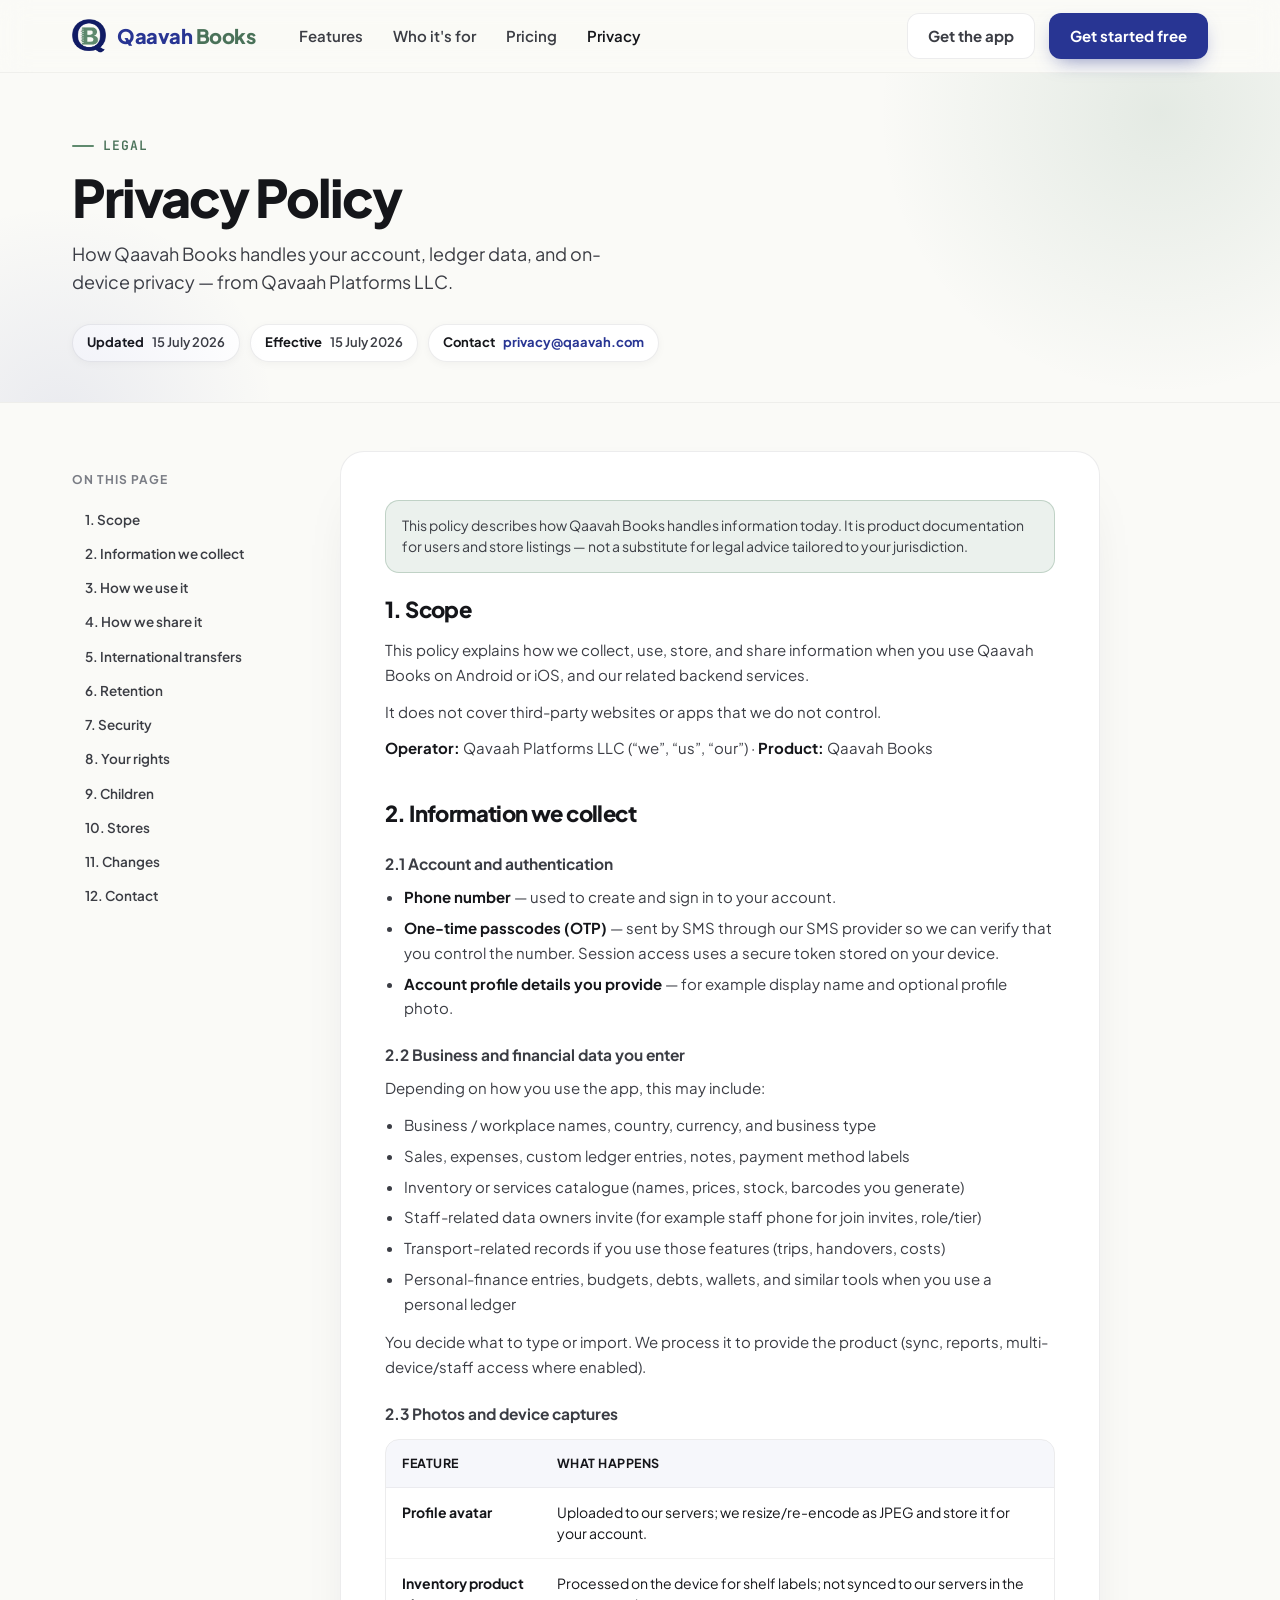
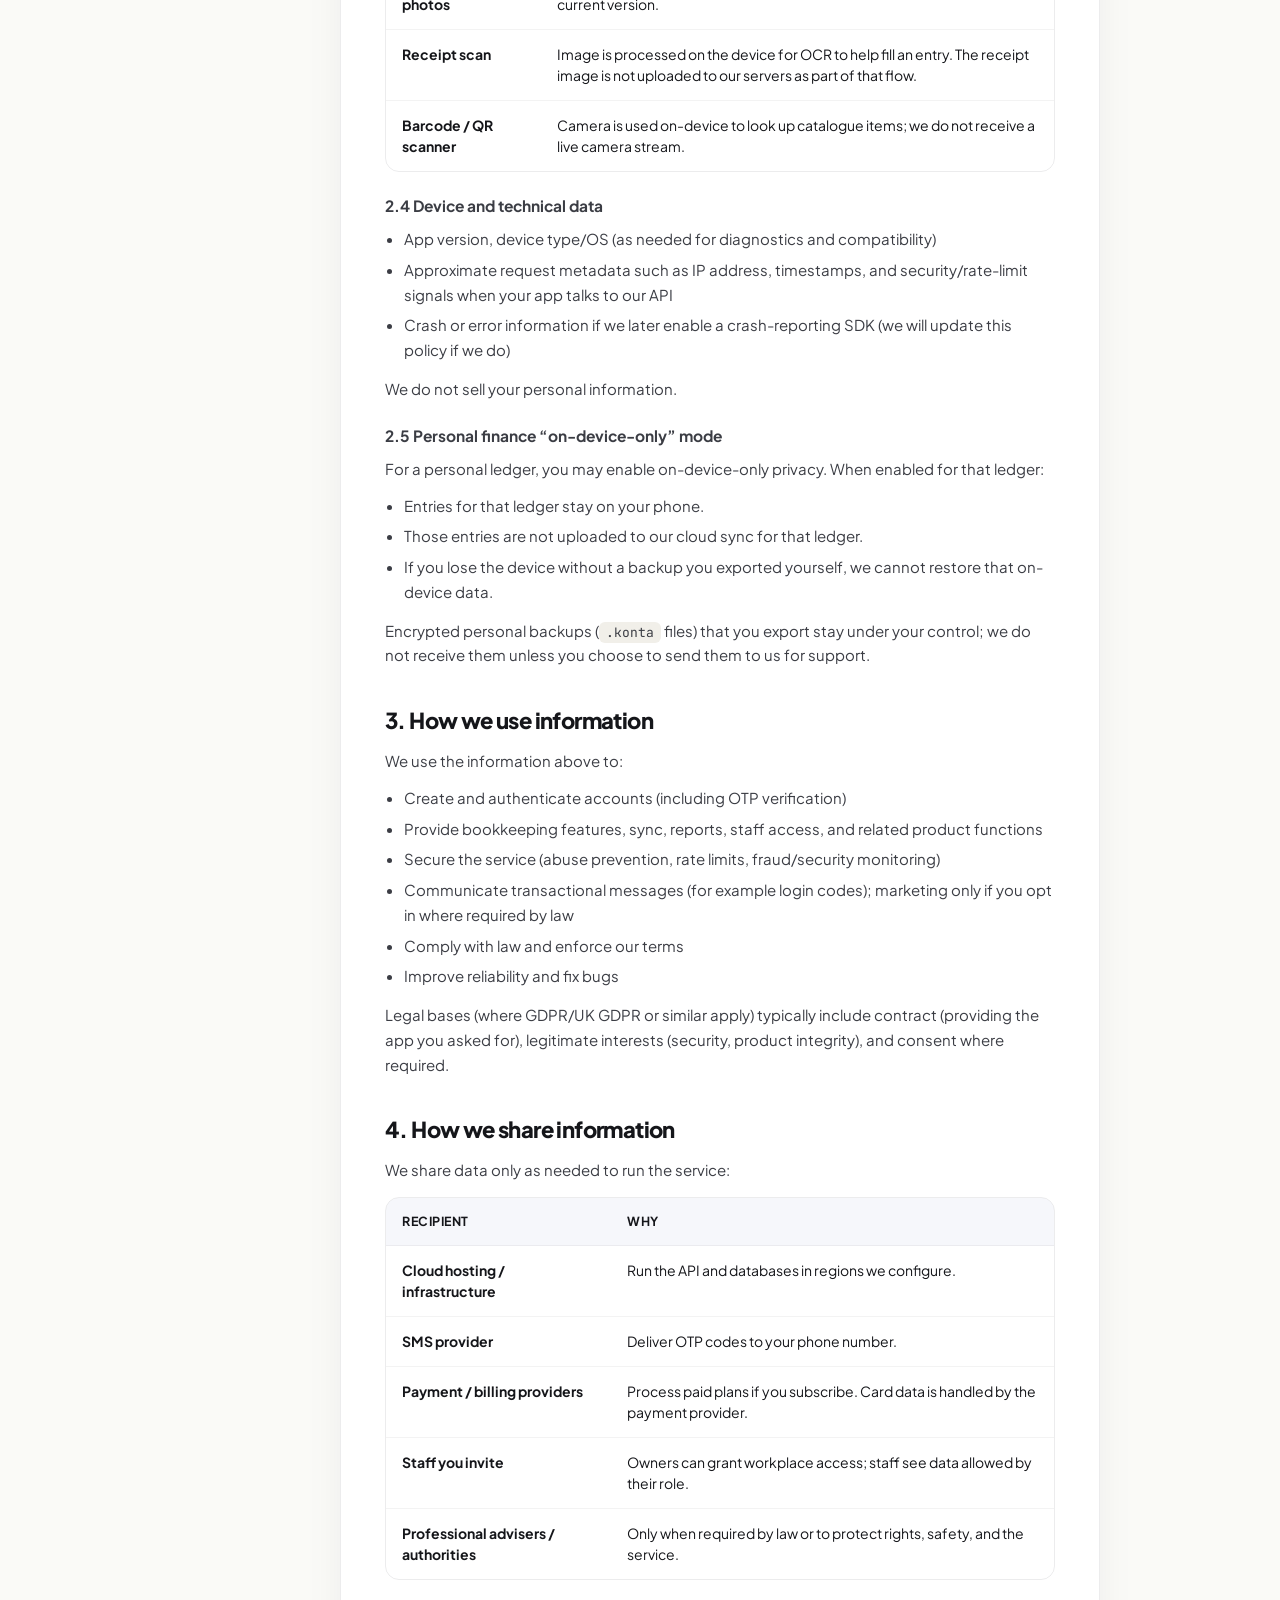
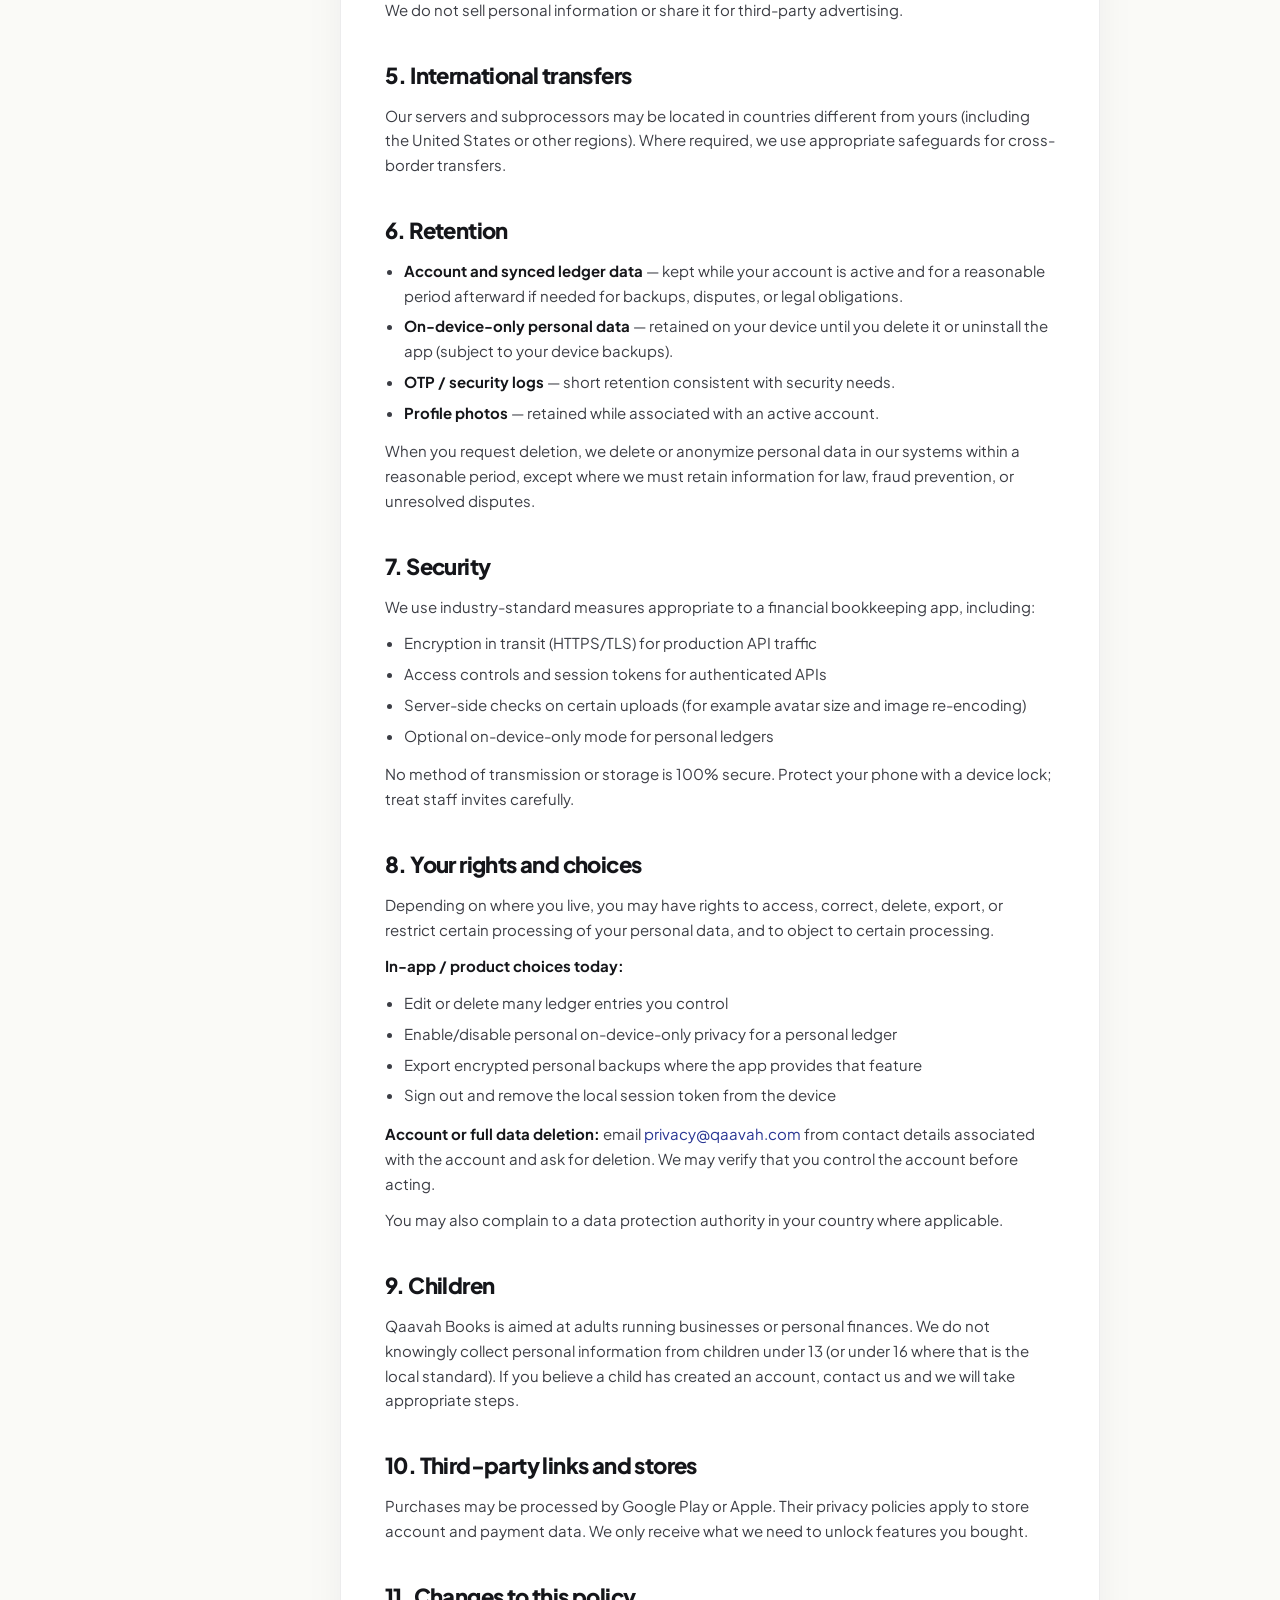
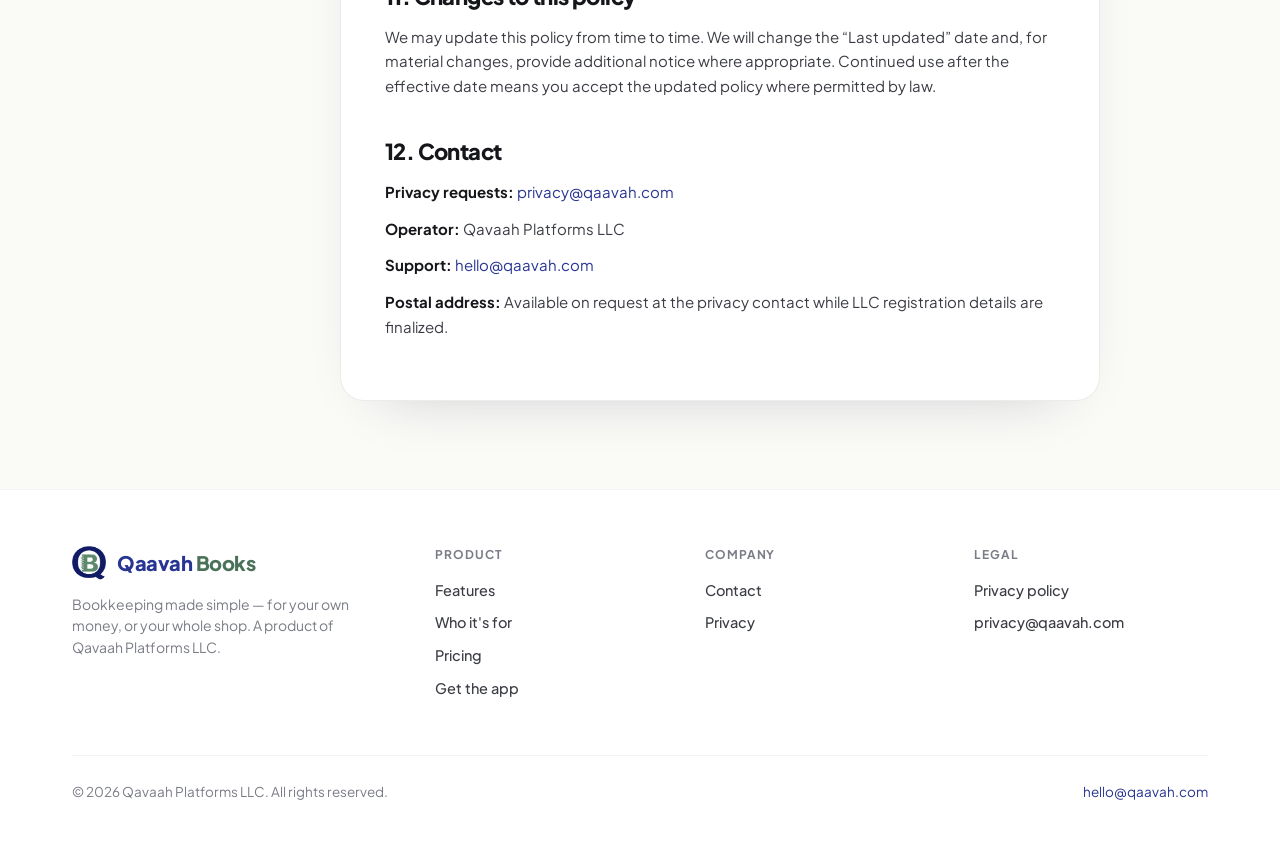
==== privacy/index.html @ 2026be7d "Initial commit: Qaavah Books landing and privacy site. Standalone static site for store listing and " ====
<!DOCTYPE html>
<html lang="en">
<head>
<meta charset="UTF-8">
<meta name="viewport" content="width=device-width, initial-scale=1.0">
<title>Privacy Policy | Qaavah Books</title>
<meta name="description" content="Privacy Policy for Qaavah Books by Qavaah Platforms LLC — how we collect, use, and protect your information." />
<meta property="og:title" content="Privacy Policy | Qaavah Books" />
<meta property="og:type" content="website" />
<meta property="og:url" content="https://qaavah.com/privacy/" />
<link rel="canonical" href="https://qaavah.com/privacy/" />
<link rel="icon" type="image/png" href="../assets/logo-mark.png" />
<link rel="preconnect" href="https://fonts.googleapis.com">
<link rel="preconnect" href="https://fonts.gstatic.com" crossorigin>
<link href="https://fonts.googleapis.com/css2?family=Plus+Jakarta+Sans:wght@400;500;600;700;800&family=JetBrains+Mono:wght@400;500;600&display=swap" rel="stylesheet">
<style>
:root{
  --paper:#FAFAF7; --surface:#FFFFFF; --ink:#15161A; --inkSoft:#3B3D44;
  --muted:#7A7D85; --faint:#A8ABB3;
  --ruleSoft:rgba(21,22,34,.08); --ruleHair:rgba(21,22,34,.05);
  --brand:#283593; --brand-deep:#1A237E; --income:#16834A; --expense:#B33A2A; --amber:#B07310;
  --tile:#F1EFE9;
  --sage:#5F8A6E; --sage-deep:#4A7259; --sage-soft:rgba(95,138,110,.12); --sage-border:rgba(95,138,110,.30);
  --sans:'Plus Jakarta Sans',system-ui,sans-serif;
  --mono:'JetBrains Mono',ui-monospace,monospace;
  --maxw:1200px;
}
*{box-sizing:border-box;margin:0;padding:0}
html{-webkit-font-smoothing:antialiased;text-rendering:optimizeLegibility;scroll-behavior:smooth}
body{font-family:var(--sans);color:var(--ink);background:var(--paper);line-height:1.5}
a{color:var(--brand);text-decoration:none}
a:hover{color:var(--brand-deep)}
img{max-width:100%;display:block}
.wrap{max-width:var(--maxw);margin:0 auto;padding:0 32px}

header.nav{position:sticky;top:0;z-index:100;background:rgba(250,250,247,.82);backdrop-filter:saturate(160%) blur(14px);border-bottom:1px solid var(--ruleHair);transition:box-shadow .3s ease}
header.nav.scrolled{box-shadow:0 10px 30px -18px rgba(20,22,45,.25)}
.nav .row{display:flex;align-items:center;gap:36px;height:72px}
.brand{display:flex;align-items:center;gap:11px;flex-shrink:0}
.brand img.mark{width:34px;height:34px;border-radius:8px}
.brand .wm{font-size:20px;font-weight:800;letter-spacing:-.5px;line-height:1}
.brand .wm .qa{color:var(--brand)}.brand .wm .bk{color:var(--sage-deep)}
.navlinks{display:flex;gap:30px;margin-left:8px}
.navlinks a{color:var(--inkSoft);font-size:15px;font-weight:600}
.navlinks a:hover,.navlinks a.on{color:var(--ink)}
.nav .cta{margin-left:auto;display:flex;align-items:center;gap:14px}
.btn{display:inline-flex;align-items:center;justify-content:center;gap:8px;font-family:var(--sans);font-weight:700;font-size:15px;border-radius:12px;padding:11px 20px;cursor:pointer;border:1.5px solid transparent;transition:transform .12s ease,box-shadow .2s ease,background .2s ease;white-space:nowrap}
.btn:active{transform:translateY(1px)}
.btn-primary{background:var(--brand);color:#fff;box-shadow:0 8px 20px -8px rgba(40,53,147,.6)}
.btn-primary:hover{background:var(--brand-deep);color:#fff}
.btn-ghost{color:var(--inkSoft);border-color:var(--ruleSoft);background:var(--surface)}
.btn-ghost:hover{border-color:var(--muted);color:var(--ink)}

.page-hero{position:relative;overflow:hidden;padding:56px 0 40px;border-bottom:1px solid var(--ruleHair)}
.page-hero::before{content:"";position:absolute;width:640px;height:640px;border-radius:50%;background:radial-gradient(circle,rgba(95,138,110,.14),transparent 62%);top:-280px;right:-200px;pointer-events:none}
.page-hero::after{content:"";position:absolute;width:480px;height:480px;border-radius:50%;background:radial-gradient(circle,rgba(40,53,147,.08),transparent 64%);bottom:-260px;left:-180px;pointer-events:none}
.page-hero .inner{position:relative;max-width:760px}
.eyebrow{display:inline-flex;align-items:center;gap:9px;font-family:var(--mono);font-size:13px;font-weight:600;letter-spacing:.08em;text-transform:uppercase;color:var(--sage-deep)}
.eyebrow::before{content:"";width:22px;height:2px;background:var(--sage);border-radius:2px}
.page-hero h1{font-size:52px;font-weight:800;letter-spacing:-2px;line-height:1.05;margin-top:14px;text-wrap:balance}
.page-hero .lede{font-size:18px;color:var(--inkSoft);margin-top:16px;max-width:540px;line-height:1.55}
.meta-row{display:flex;flex-wrap:wrap;gap:10px;margin-top:28px}
.chip{display:inline-flex;align-items:center;gap:8px;background:var(--surface);border:1px solid var(--ruleSoft);border-radius:100px;padding:8px 14px;font-size:13px;font-weight:600;color:var(--inkSoft);box-shadow:0 2px 8px rgba(21,22,34,.04)}
.chip b{color:var(--ink);font-weight:700}
.chip a{font-weight:700}

.legal-shell{padding:48px 0 88px}
.legal-layout{display:grid;grid-template-columns:220px minmax(0,760px);gap:48px;align-items:start}
.toc{position:sticky;top:96px;padding:20px 0}
.toc h4{font-size:12px;font-weight:700;text-transform:uppercase;letter-spacing:.08em;color:var(--muted);margin-bottom:14px}
.toc a{display:block;font-size:13.5px;font-weight:600;color:var(--inkSoft);padding:7px 0;border-left:2px solid transparent;padding-left:12px;margin-left:-1px}
.toc a:hover{color:var(--brand);border-left-color:var(--sage)}

.legal{background:var(--surface);border:1px solid var(--ruleSoft);border-radius:24px;padding:40px 44px 48px;box-shadow:0 24px 60px -40px rgba(20,22,45,.28)}
.legal h2{font-size:22px;font-weight:800;letter-spacing:-.6px;margin:36px 0 12px;color:var(--ink)}
.legal h2:first-of-type{margin-top:8px}
.legal h3{font-size:15.5px;font-weight:700;margin:22px 0 10px;color:var(--inkSoft)}
.legal p,.legal li{font-size:15px;color:var(--inkSoft);line-height:1.65}
.legal p{margin:0 0 12px}
.legal ul{padding-left:1.2rem;margin:0 0 14px}
.legal li{margin:6px 0}
.legal strong{color:var(--ink);font-weight:700}
.legal code{font-family:var(--mono);font-size:13px;background:var(--tile);padding:2px 7px;border-radius:6px}
.legal table{width:100%;border-collapse:separate;border-spacing:0;margin:14px 0 18px;font-size:14px;overflow:hidden;border:1px solid var(--ruleSoft);border-radius:14px}
.legal th,.legal td{padding:14px 16px;text-align:left;vertical-align:top;border-bottom:1px solid var(--ruleHair)}
.legal th{background:rgba(40,53,147,.04);color:var(--ink);font-weight:700;font-size:12.5px;letter-spacing:.04em;text-transform:uppercase}
.legal tr:last-child td{border-bottom:none}
.legal .callout{background:var(--sage-soft);border:1px solid var(--sage-border);border-radius:14px;padding:14px 16px;font-size:14px;color:var(--inkSoft);margin:8px 0 20px;line-height:1.55}

footer{border-top:1px solid var(--ruleHair);padding:56px 0 40px;background:var(--surface)}
.foot{display:grid;grid-template-columns:1.4fr 1fr 1fr 1fr;gap:36px}
.foot .about{max-width:280px}
.foot .about p{font-size:14px;color:var(--muted);margin-top:14px;line-height:1.55}
.fcol h4{font-size:12px;font-weight:700;text-transform:uppercase;letter-spacing:.08em;color:var(--muted);margin-bottom:16px}
.fcol a{display:block;font-size:14.5px;color:var(--inkSoft);font-weight:500;margin-bottom:11px}
.fcol a:hover{color:var(--ink)}
.foot-btm{display:flex;align-items:center;justify-content:space-between;margin-top:44px;padding-top:26px;border-top:1px solid var(--ruleHair);font-size:13.5px;color:var(--muted);flex-wrap:wrap;gap:14px}

@media (max-width:940px){
  .legal-layout{grid-template-columns:1fr;gap:24px}
  .toc{position:static;display:flex;flex-wrap:wrap;gap:4px 16px;padding:0 0 8px;border-bottom:1px solid var(--ruleHair)}
  .toc h4{width:100%;margin-bottom:6px}
  .toc a{border:none;padding:6px 0;margin:0}
  .navlinks{display:none}
  .foot{grid-template-columns:1fr 1fr}
  .page-hero h1{font-size:40px}
}
@media (max-width:560px){
  .wrap{padding:0 20px}
  .legal{padding:28px 22px 36px;border-radius:18px}
  .page-hero{padding:40px 0 28px}
  .page-hero h1{font-size:34px}
  .foot{grid-template-columns:1fr}
}
</style>
</head>
<body>

<header class="nav">
  <div class="wrap row">
    <a class="brand" href="/">
      <img class="mark" src="../assets/logo-mark.png" width="34" height="34" alt="Qaavah Books" />
      <span class="wm"><span class="qa">Qaavah</span> <span class="bk">Books</span></span>
    </a>
    <nav class="navlinks">
      <a href="/#features">Features</a>
      <a href="/#who">Who it's for</a>
      <a href="/#pricing">Pricing</a>
      <a class="on" href="/privacy/">Privacy</a>
    </nav>
    <div class="cta">
      <a href="/#get" class="btn btn-ghost">Get the app</a>
      <a href="/#get" class="btn btn-primary">Get started free</a>
    </div>
  </div>
</header>

<section class="page-hero">
  <div class="wrap">
    <div class="inner">
      <span class="eyebrow">Legal</span>
      <h1>Privacy Policy</h1>
      <p class="lede">How Qaavah Books handles your account, ledger data, and on-device privacy — from Qavaah Platforms LLC.</p>
      <div class="meta-row">
        <span class="chip"><b>Updated</b> 15 July 2026</span>
        <span class="chip"><b>Effective</b> 15 July 2026</span>
        <span class="chip"><b>Contact</b> <a href="mailto:privacy@qaavah.com">privacy@qaavah.com</a></span>
      </div>
    </div>
  </div>
</section>

<div class="legal-shell">
  <div class="wrap legal-layout">
    <aside class="toc" aria-label="On this page">
      <h4>On this page</h4>
      <a href="#scope">1. Scope</a>
      <a href="#collect">2. Information we collect</a>
      <a href="#use">3. How we use it</a>
      <a href="#share">4. How we share it</a>
      <a href="#transfers">5. International transfers</a>
      <a href="#retention">6. Retention</a>
      <a href="#security">7. Security</a>
      <a href="#rights">8. Your rights</a>
      <a href="#children">9. Children</a>
      <a href="#stores">10. Stores</a>
      <a href="#changes">11. Changes</a>
      <a href="#contact">12. Contact</a>
    </aside>

    <article class="legal">
      <div class="callout">
        This policy describes how Qaavah Books handles information today. It is product documentation for users and store listings — not a substitute for legal advice tailored to your jurisdiction.
      </div>

      <h2 id="scope">1. Scope</h2>
      <p>This policy explains how we collect, use, store, and share information when you use Qaavah Books on Android or iOS, and our related backend services.</p>
      <p>It does not cover third-party websites or apps that we do not control.</p>
      <p><strong>Operator:</strong> Qavaah Platforms LLC (“we”, “us”, “our”) · <strong>Product:</strong> Qaavah Books</p>

      <h2 id="collect">2. Information we collect</h2>

      <h3>2.1 Account and authentication</h3>
      <ul>
        <li><strong>Phone number</strong> — used to create and sign in to your account.</li>
        <li><strong>One-time passcodes (OTP)</strong> — sent by SMS through our SMS provider so we can verify that you control the number. Session access uses a secure token stored on your device.</li>
        <li><strong>Account profile details you provide</strong> — for example display name and optional profile photo.</li>
      </ul>

      <h3>2.2 Business and financial data you enter</h3>
      <p>Depending on how you use the app, this may include:</p>
      <ul>
        <li>Business / workplace names, country, currency, and business type</li>
        <li>Sales, expenses, custom ledger entries, notes, payment method labels</li>
        <li>Inventory or services catalogue (names, prices, stock, barcodes you generate)</li>
        <li>Staff-related data owners invite (for example staff phone for join invites, role/tier)</li>
        <li>Transport-related records if you use those features (trips, handovers, costs)</li>
        <li>Personal-finance entries, budgets, debts, wallets, and similar tools when you use a personal ledger</li>
      </ul>
      <p>You decide what to type or import. We process it to provide the product (sync, reports, multi-device/staff access where enabled).</p>

      <h3>2.3 Photos and device captures</h3>
      <table>
        <thead>
          <tr><th>Feature</th><th>What happens</th></tr>
        </thead>
        <tbody>
          <tr>
            <td><strong>Profile avatar</strong></td>
            <td>Uploaded to our servers; we resize/re-encode as JPEG and store it for your account.</td>
          </tr>
          <tr>
            <td><strong>Inventory product photos</strong></td>
            <td>Processed on the device for shelf labels; not synced to our servers in the current version.</td>
          </tr>
          <tr>
            <td><strong>Receipt scan</strong></td>
            <td>Image is processed on the device for OCR to help fill an entry. The receipt image is not uploaded to our servers as part of that flow.</td>
          </tr>
          <tr>
            <td><strong>Barcode / QR scanner</strong></td>
            <td>Camera is used on-device to look up catalogue items; we do not receive a live camera stream.</td>
          </tr>
        </tbody>
      </table>

      <h3>2.4 Device and technical data</h3>
      <ul>
        <li>App version, device type/OS (as needed for diagnostics and compatibility)</li>
        <li>Approximate request metadata such as IP address, timestamps, and security/rate-limit signals when your app talks to our API</li>
        <li>Crash or error information if we later enable a crash-reporting SDK (we will update this policy if we do)</li>
      </ul>
      <p>We do not sell your personal information.</p>

      <h3>2.5 Personal finance “on-device-only” mode</h3>
      <p>For a personal ledger, you may enable on-device-only privacy. When enabled for that ledger:</p>
      <ul>
        <li>Entries for that ledger stay on your phone.</li>
        <li>Those entries are not uploaded to our cloud sync for that ledger.</li>
        <li>If you lose the device without a backup you exported yourself, we cannot restore that on-device data.</li>
      </ul>
      <p>Encrypted personal backups (<code>.konta</code> files) that you export stay under your control; we do not receive them unless you choose to send them to us for support.</p>

      <h2 id="use">3. How we use information</h2>
      <p>We use the information above to:</p>
      <ul>
        <li>Create and authenticate accounts (including OTP verification)</li>
        <li>Provide bookkeeping features, sync, reports, staff access, and related product functions</li>
        <li>Secure the service (abuse prevention, rate limits, fraud/security monitoring)</li>
        <li>Communicate transactional messages (for example login codes); marketing only if you opt in where required by law</li>
        <li>Comply with law and enforce our terms</li>
        <li>Improve reliability and fix bugs</li>
      </ul>
      <p>Legal bases (where GDPR/UK GDPR or similar apply) typically include contract (providing the app you asked for), legitimate interests (security, product integrity), and consent where required.</p>

      <h2 id="share">4. How we share information</h2>
      <p>We share data only as needed to run the service:</p>
      <table>
        <thead>
          <tr><th>Recipient</th><th>Why</th></tr>
        </thead>
        <tbody>
          <tr>
            <td><strong>Cloud hosting / infrastructure</strong></td>
            <td>Run the API and databases in regions we configure.</td>
          </tr>
          <tr>
            <td><strong>SMS provider</strong></td>
            <td>Deliver OTP codes to your phone number.</td>
          </tr>
          <tr>
            <td><strong>Payment / billing providers</strong></td>
            <td>Process paid plans if you subscribe. Card data is handled by the payment provider.</td>
          </tr>
          <tr>
            <td><strong>Staff you invite</strong></td>
            <td>Owners can grant workplace access; staff see data allowed by their role.</td>
          </tr>
          <tr>
            <td><strong>Professional advisers / authorities</strong></td>
            <td>Only when required by law or to protect rights, safety, and the service.</td>
          </tr>
        </tbody>
      </table>
      <p>We do not sell personal information or share it for third-party advertising.</p>

      <h2 id="transfers">5. International transfers</h2>
      <p>Our servers and subprocessors may be located in countries different from yours (including the United States or other regions). Where required, we use appropriate safeguards for cross-border transfers.</p>

      <h2 id="retention">6. Retention</h2>
      <ul>
        <li><strong>Account and synced ledger data</strong> — kept while your account is active and for a reasonable period afterward if needed for backups, disputes, or legal obligations.</li>
        <li><strong>On-device-only personal data</strong> — retained on your device until you delete it or uninstall the app (subject to your device backups).</li>
        <li><strong>OTP / security logs</strong> — short retention consistent with security needs.</li>
        <li><strong>Profile photos</strong> — retained while associated with an active account.</li>
      </ul>
      <p>When you request deletion, we delete or anonymize personal data in our systems within a reasonable period, except where we must retain information for law, fraud prevention, or unresolved disputes.</p>

      <h2 id="security">7. Security</h2>
      <p>We use industry-standard measures appropriate to a financial bookkeeping app, including:</p>
      <ul>
        <li>Encryption in transit (HTTPS/TLS) for production API traffic</li>
        <li>Access controls and session tokens for authenticated APIs</li>
        <li>Server-side checks on certain uploads (for example avatar size and image re-encoding)</li>
        <li>Optional on-device-only mode for personal ledgers</li>
      </ul>
      <p>No method of transmission or storage is 100% secure. Protect your phone with a device lock; treat staff invites carefully.</p>

      <h2 id="rights">8. Your rights and choices</h2>
      <p>Depending on where you live, you may have rights to access, correct, delete, export, or restrict certain processing of your personal data, and to object to certain processing.</p>
      <p><strong>In-app / product choices today:</strong></p>
      <ul>
        <li>Edit or delete many ledger entries you control</li>
        <li>Enable/disable personal on-device-only privacy for a personal ledger</li>
        <li>Export encrypted personal backups where the app provides that feature</li>
        <li>Sign out and remove the local session token from the device</li>
      </ul>
      <p><strong>Account or full data deletion:</strong> email <a href="mailto:privacy@qaavah.com">privacy@qaavah.com</a> from contact details associated with the account and ask for deletion. We may verify that you control the account before acting.</p>
      <p>You may also complain to a data protection authority in your country where applicable.</p>

      <h2 id="children">9. Children</h2>
      <p>Qaavah Books is aimed at adults running businesses or personal finances. We do not knowingly collect personal information from children under 13 (or under 16 where that is the local standard). If you believe a child has created an account, contact us and we will take appropriate steps.</p>

      <h2 id="stores">10. Third-party links and stores</h2>
      <p>Purchases may be processed by Google Play or Apple. Their privacy policies apply to store account and payment data. We only receive what we need to unlock features you bought.</p>

      <h2 id="changes">11. Changes to this policy</h2>
      <p>We may update this policy from time to time. We will change the “Last updated” date and, for material changes, provide additional notice where appropriate. Continued use after the effective date means you accept the updated policy where permitted by law.</p>

      <h2 id="contact">12. Contact</h2>
      <p><strong>Privacy requests:</strong> <a href="mailto:privacy@qaavah.com">privacy@qaavah.com</a></p>
      <p><strong>Operator:</strong> Qavaah Platforms LLC</p>
      <p><strong>Support:</strong> <a href="mailto:hello@qaavah.com">hello@qaavah.com</a></p>
      <p><strong>Postal address:</strong> Available on request at the privacy contact while LLC registration details are finalized.</p>
    </article>
  </div>
</div>

<footer>
  <div class="wrap">
    <div class="foot">
      <div class="about">
        <a class="brand" href="/">
          <img class="mark" src="../assets/logo-mark.png" width="30" height="30" alt="" />
          <span class="wm"><span class="qa">Qaavah</span> <span class="bk">Books</span></span>
        </a>
        <p>Bookkeeping made simple — for your own money, or your whole shop. A product of Qavaah Platforms LLC.</p>
      </div>
      <div class="fcol">
        <h4>Product</h4>
        <a href="/#features">Features</a>
        <a href="/#who">Who it's for</a>
        <a href="/#pricing">Pricing</a>
        <a href="/#get">Get the app</a>
      </div>
      <div class="fcol">
        <h4>Company</h4>
        <a href="mailto:hello@qaavah.com">Contact</a>
        <a href="/privacy/">Privacy</a>
      </div>
      <div class="fcol">
        <h4>Legal</h4>
        <a href="/privacy/">Privacy policy</a>
        <a href="mailto:privacy@qaavah.com">privacy@qaavah.com</a>
      </div>
    </div>
    <div class="foot-btm">
      <span>© 2026 Qavaah Platforms LLC. All rights reserved.</span>
      <div class="soc">
        <a href="mailto:hello@qaavah.com">hello@qaavah.com</a>
      </div>
    </div>
  </div>
</footer>

<script>
(function(){
  var nav=document.querySelector('header.nav');
  addEventListener('scroll',function(){nav.classList.toggle('scrolled',scrollY>8)},{passive:true});
})();
</script>
</body>
</html>
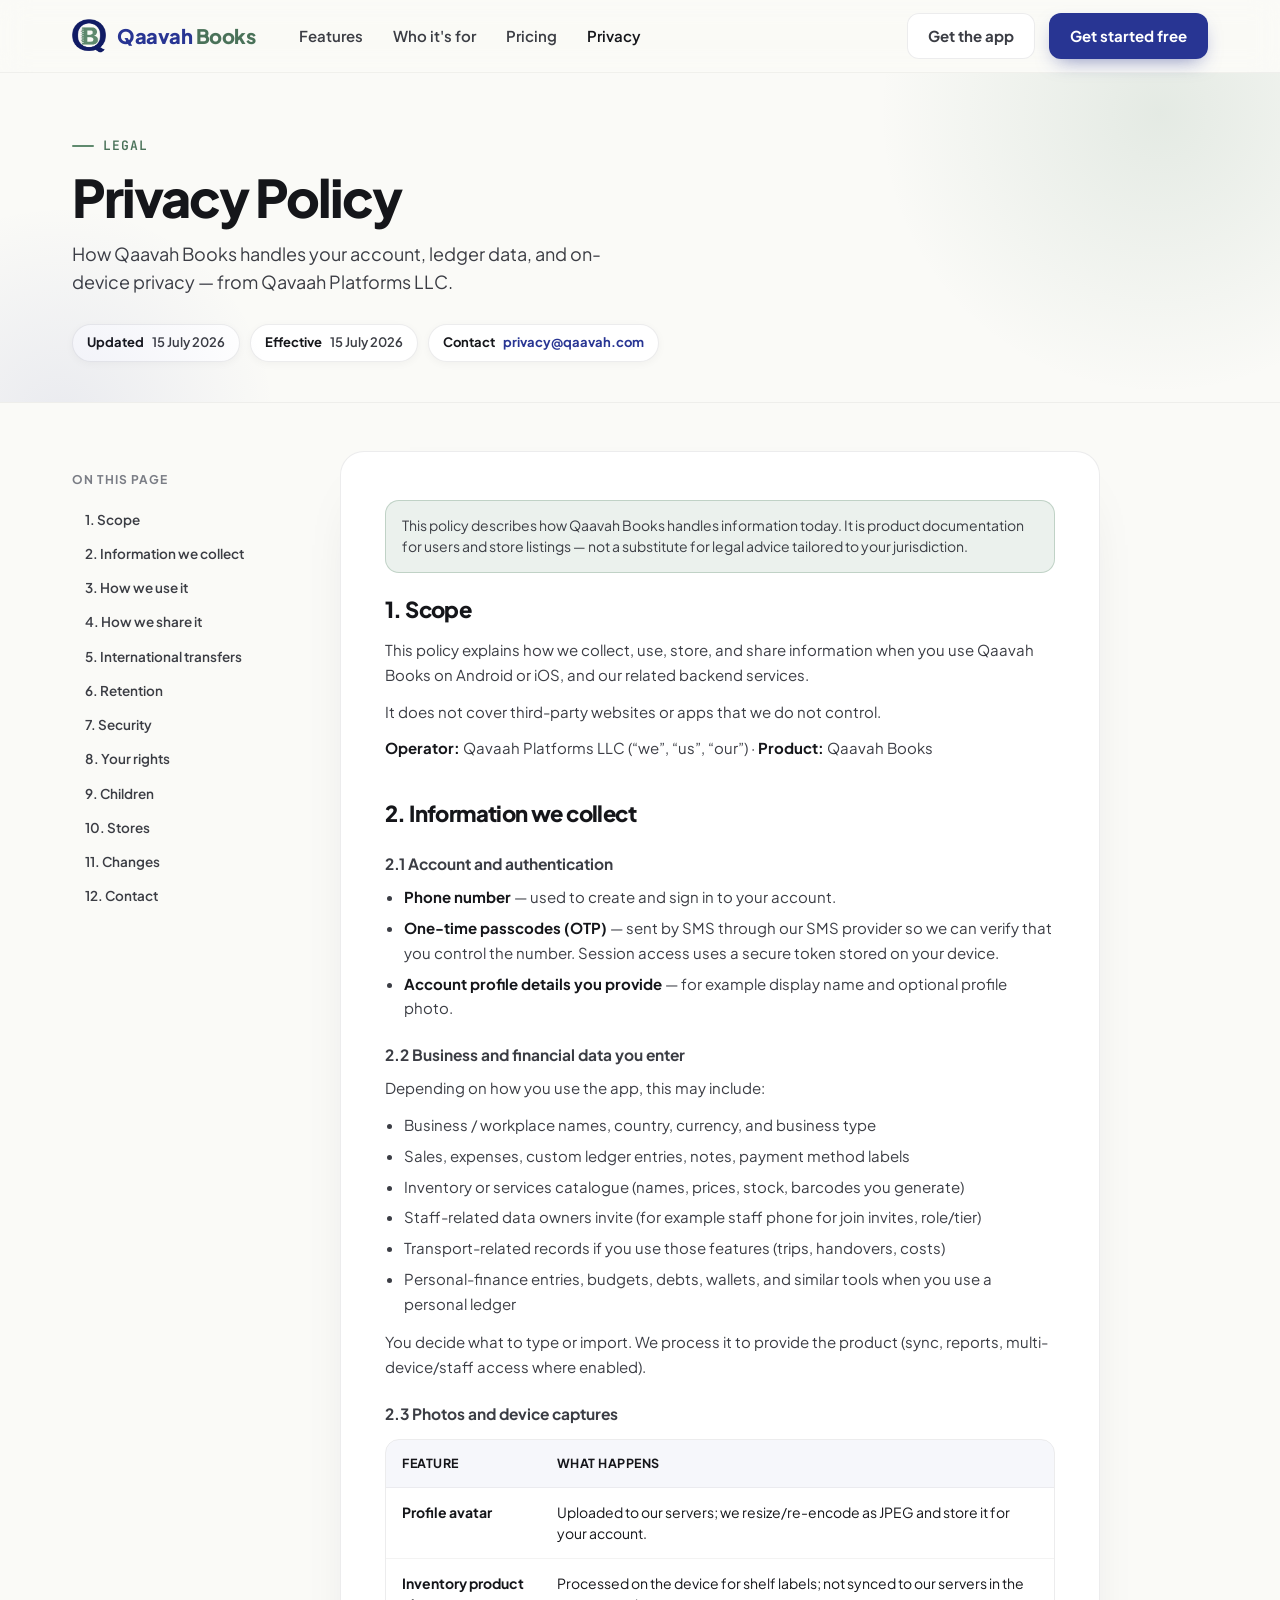
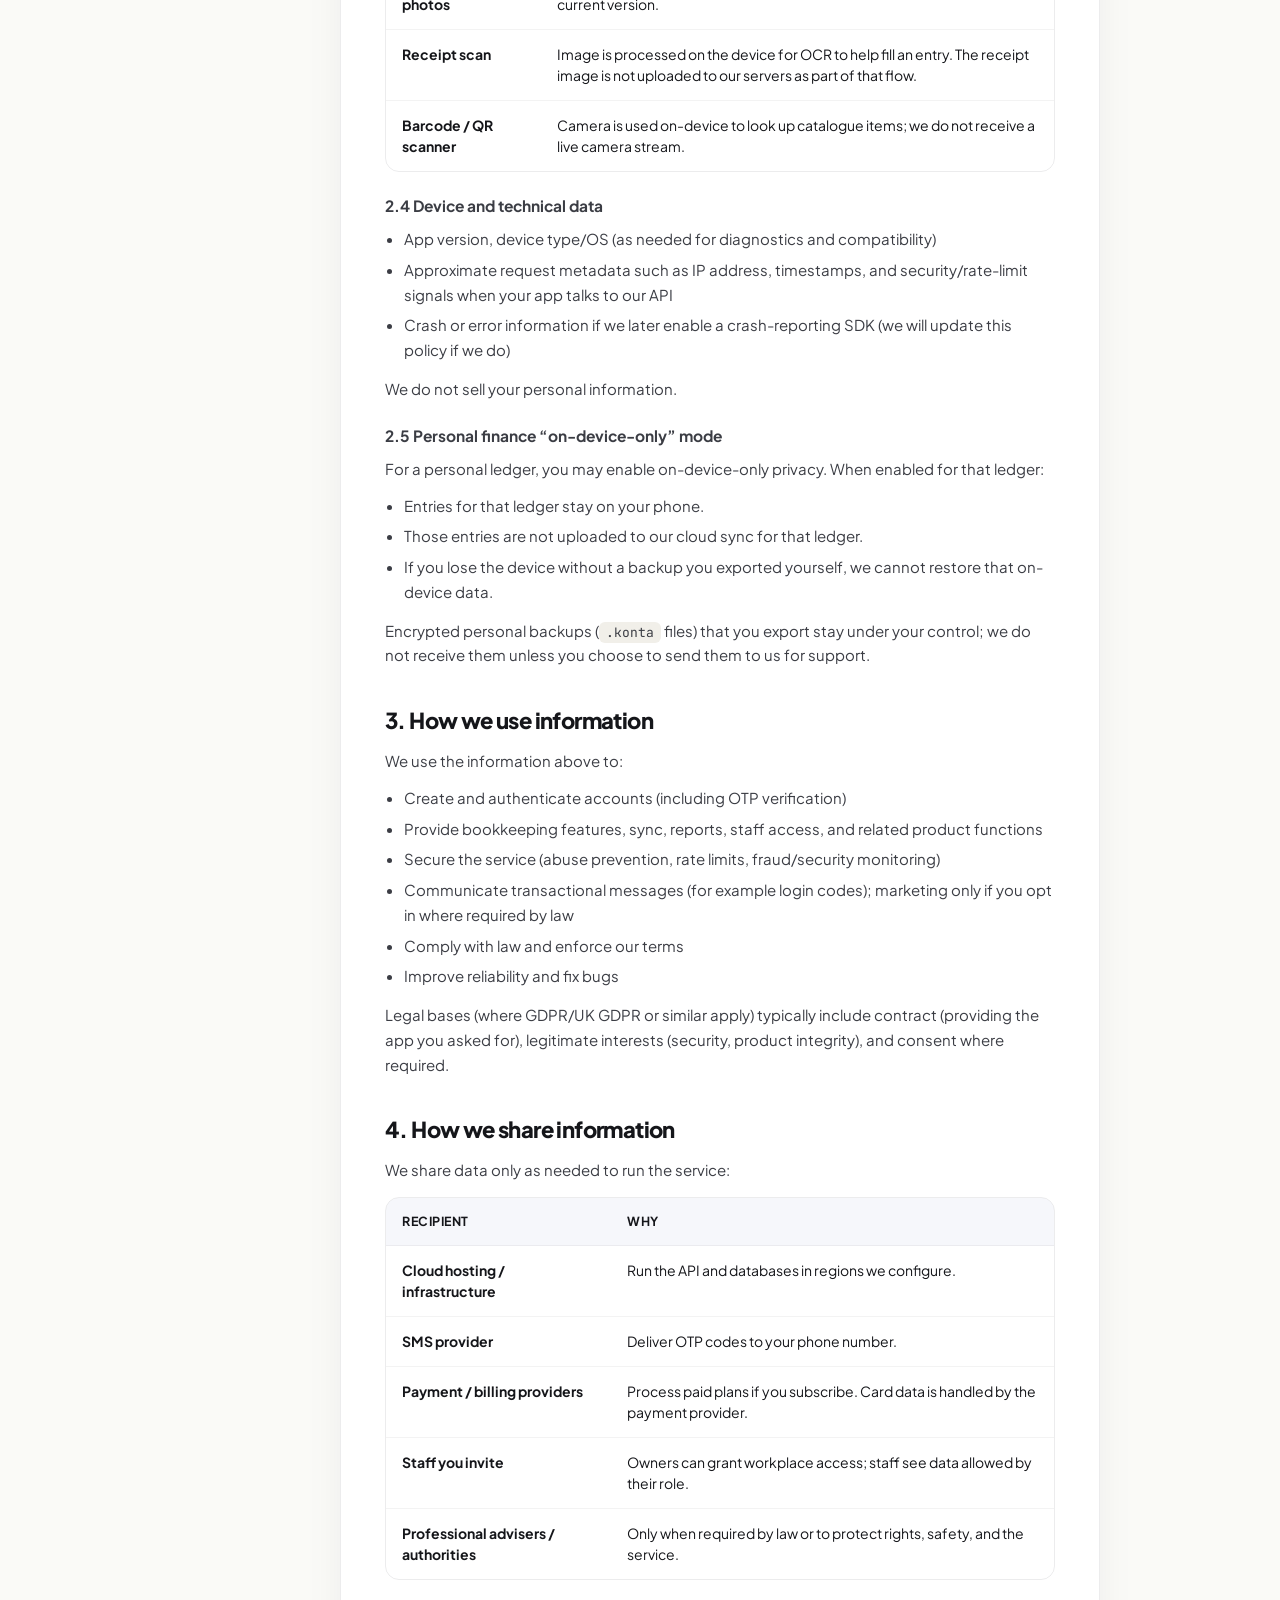
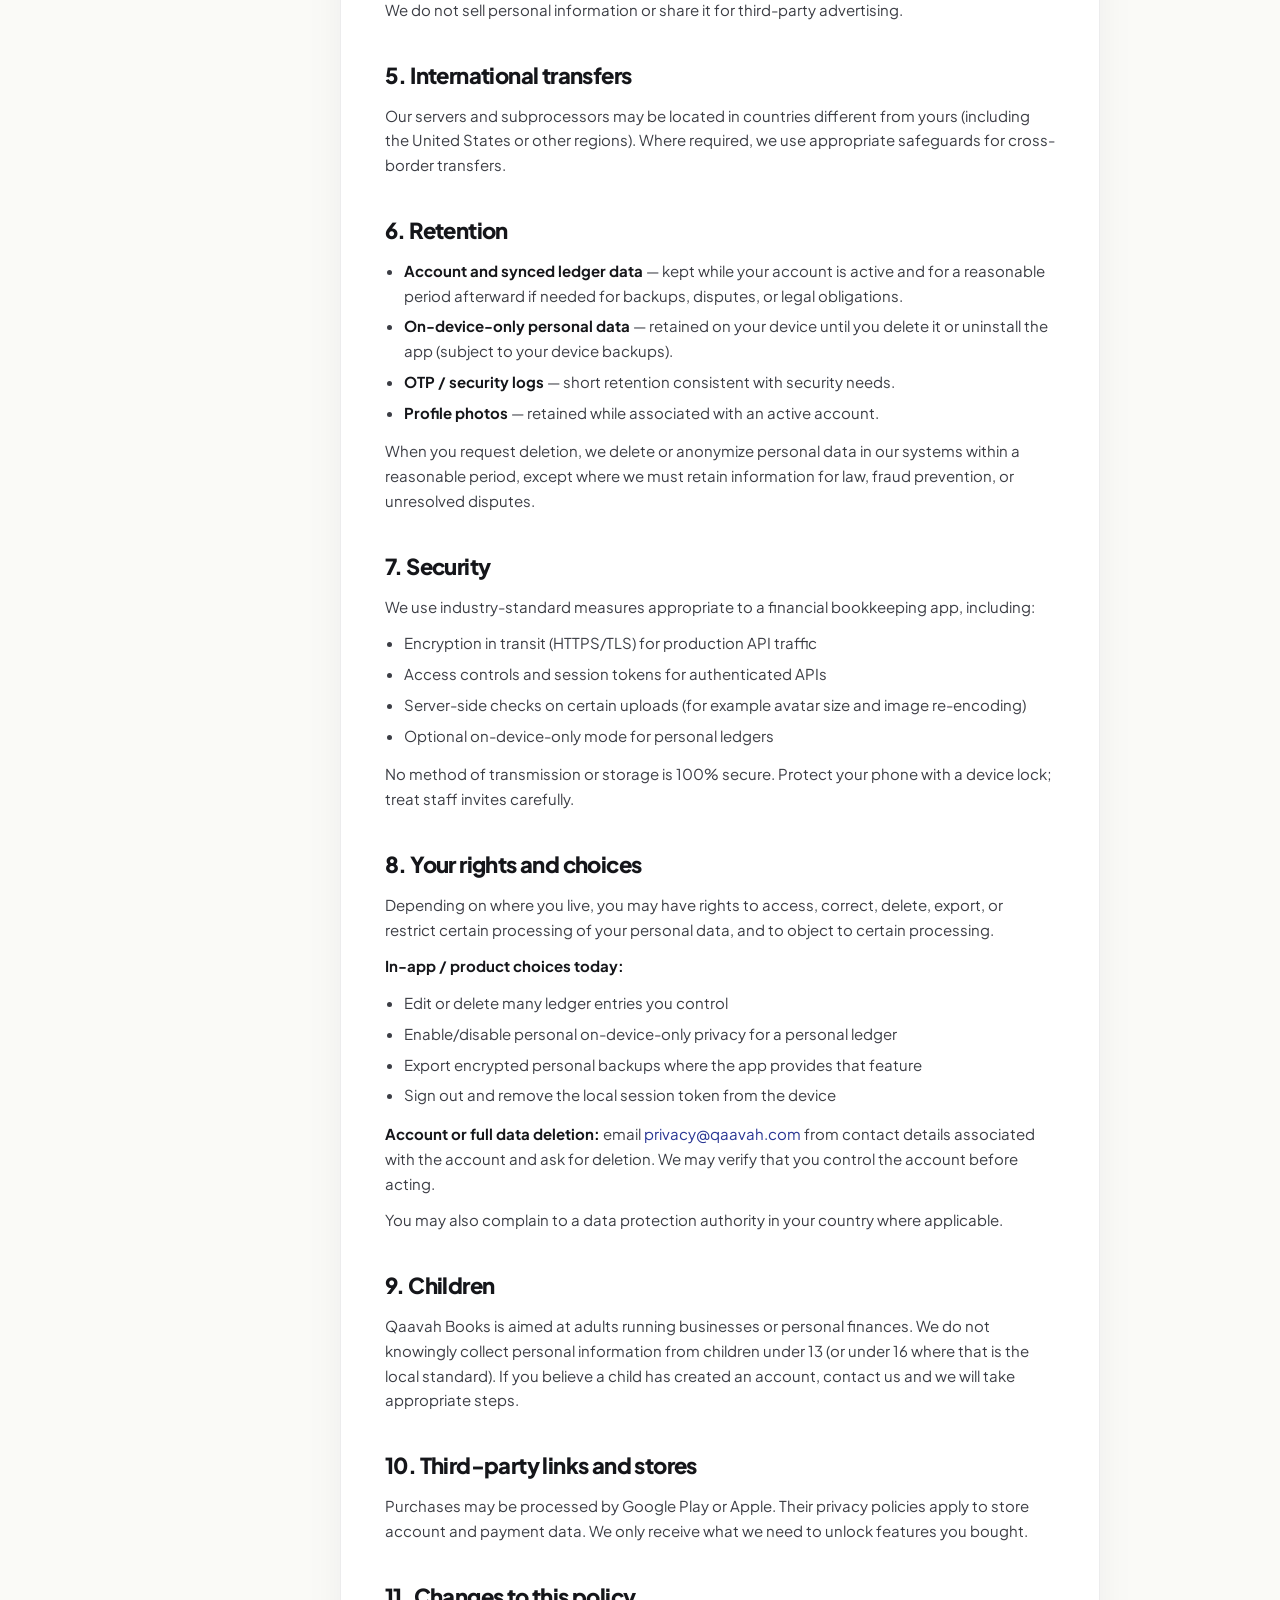
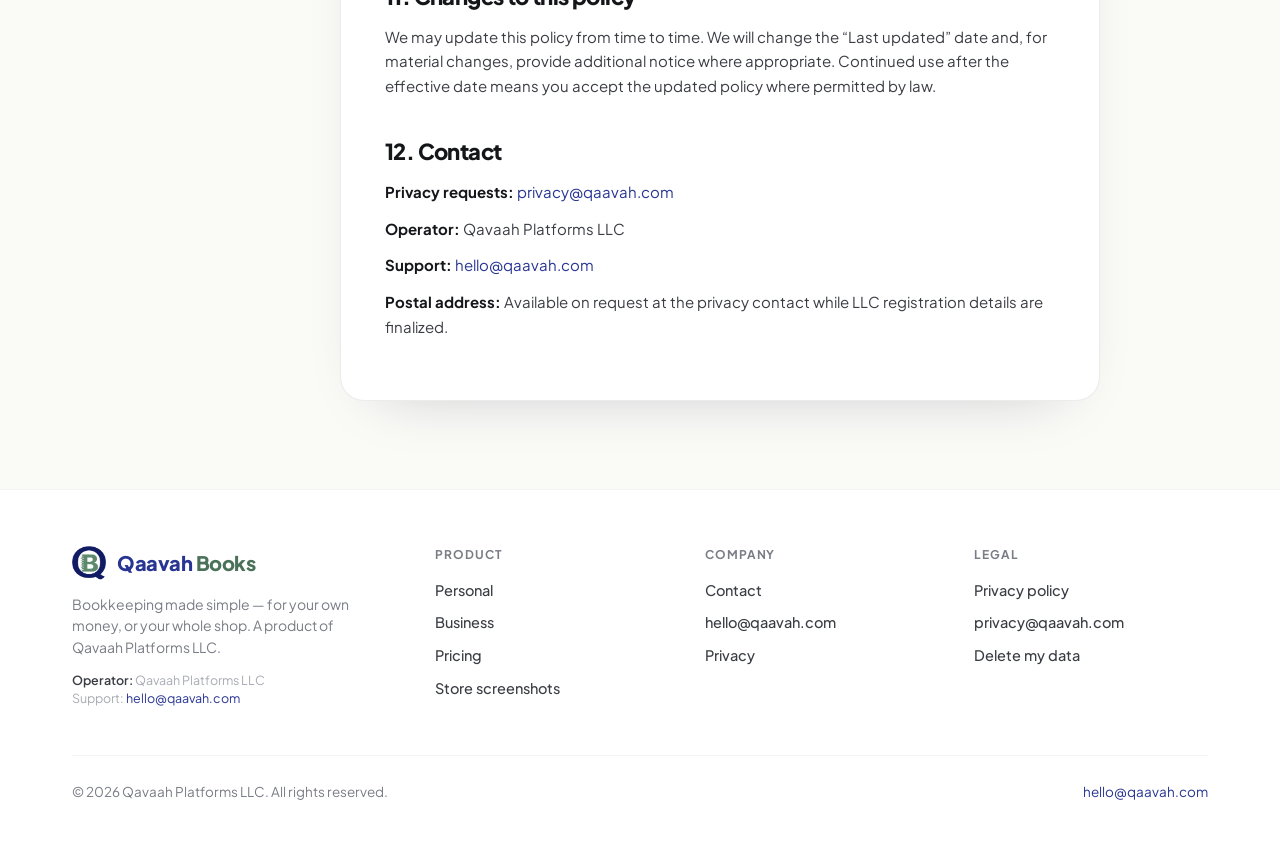
==== commit 24dea9e1: "Ship Personal/Business tours with country packs, i18n, and company footer. Replace the old shop-layo" ====
--- a/privacy/index.html
+++ b/privacy/index.html
@@ -345,23 +345,26 @@
           <span class="wm"><span class="qa">Qaavah</span> <span class="bk">Books</span></span>
         </a>
         <p>Bookkeeping made simple — for your own money, or your whole shop. A product of Qavaah Platforms LLC.</p>
+        <p style="font-size:12.5px;color:var(--faint);margin-top:12px;line-height:1.45"><b style="color:var(--inkSoft);font-weight:600">Operator:</b> Qavaah Platforms LLC<br>Support: <a href="mailto:hello@qaavah.com">hello@qaavah.com</a></p>
       </div>
       <div class="fcol">
         <h4>Product</h4>
-        <a href="/#features">Features</a>
-        <a href="/#who">Who it's for</a>
+        <a href="/">Personal</a>
+        <a href="/business.html">Business</a>
         <a href="/#pricing">Pricing</a>
-        <a href="/#get">Get the app</a>
+        <a href="/store-screenshots.html">Store screenshots</a>
       </div>
       <div class="fcol">
         <h4>Company</h4>
         <a href="mailto:hello@qaavah.com">Contact</a>
+        <a href="mailto:hello@qaavah.com">hello@qaavah.com</a>
         <a href="/privacy/">Privacy</a>
       </div>
       <div class="fcol">
         <h4>Legal</h4>
         <a href="/privacy/">Privacy policy</a>
         <a href="mailto:privacy@qaavah.com">privacy@qaavah.com</a>
+        <a href="mailto:privacy@qaavah.com">Delete my data</a>
       </div>
     </div>
     <div class="foot-btm">
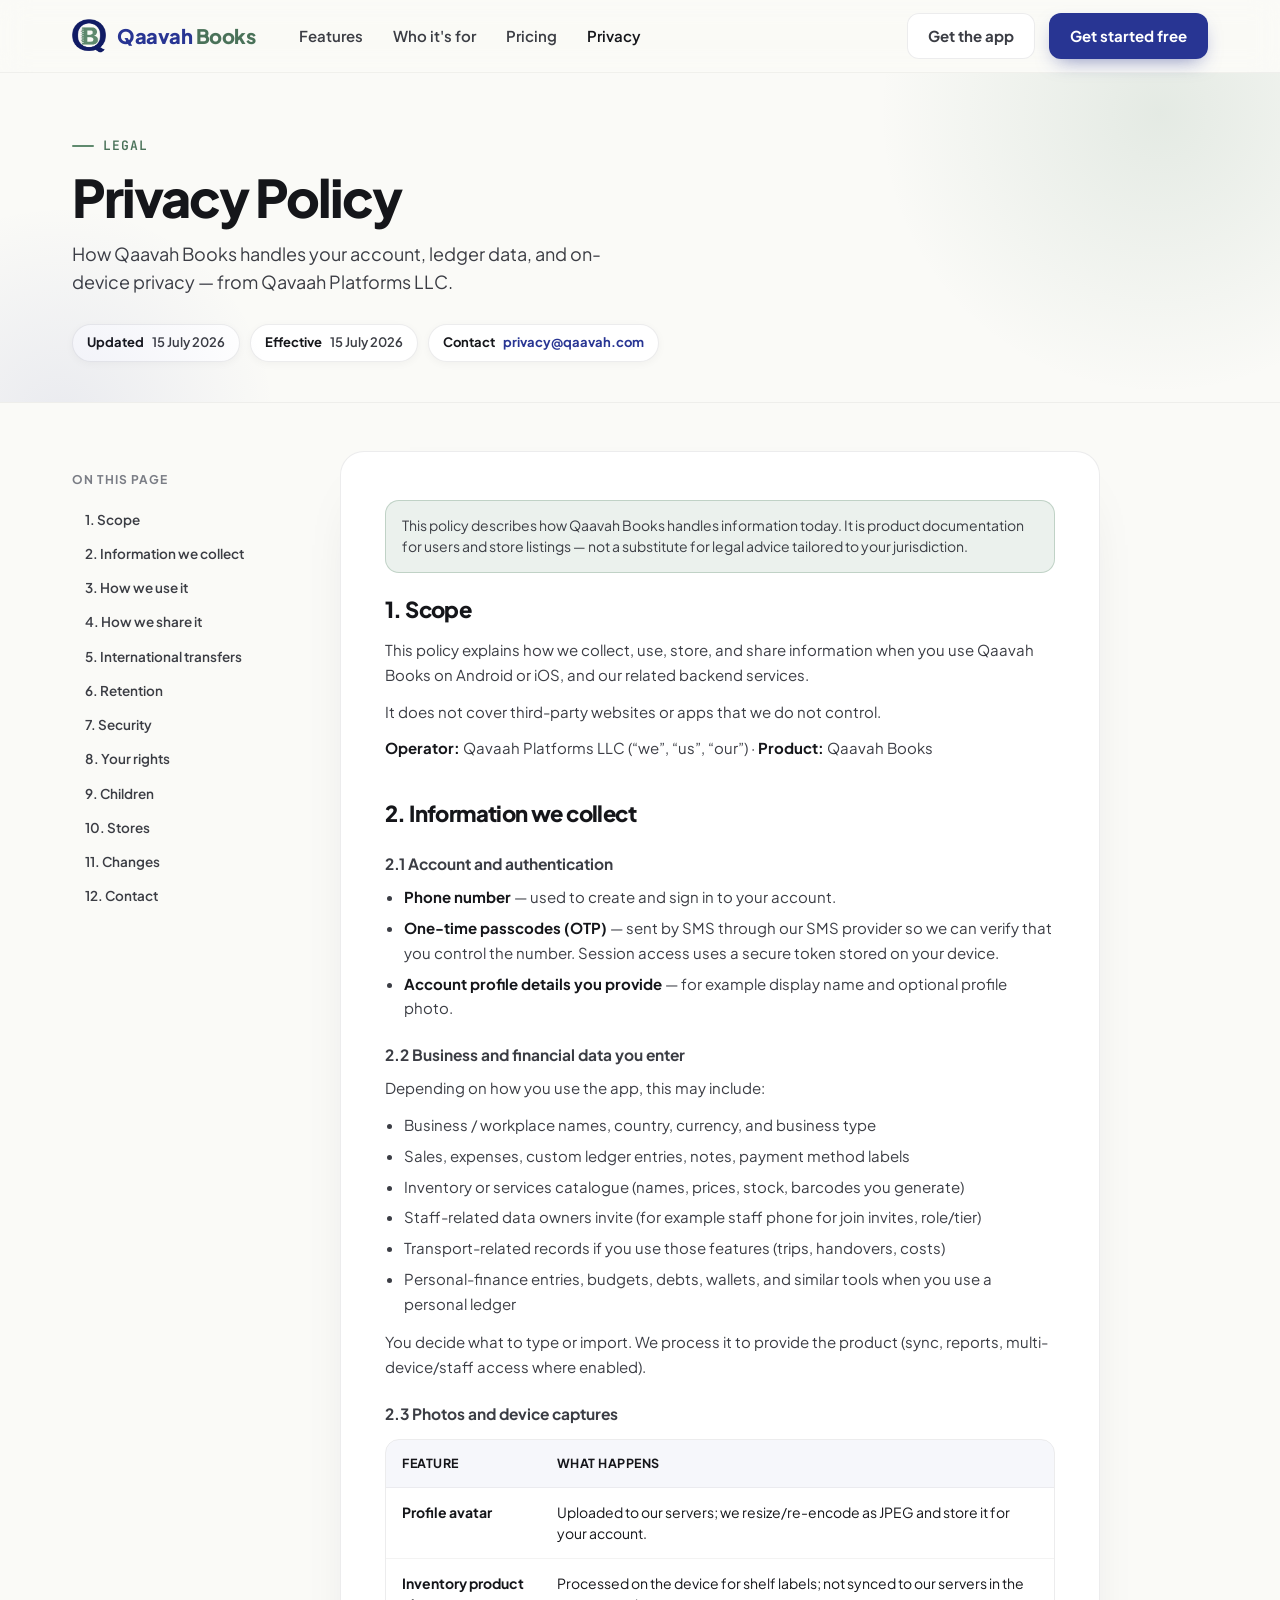
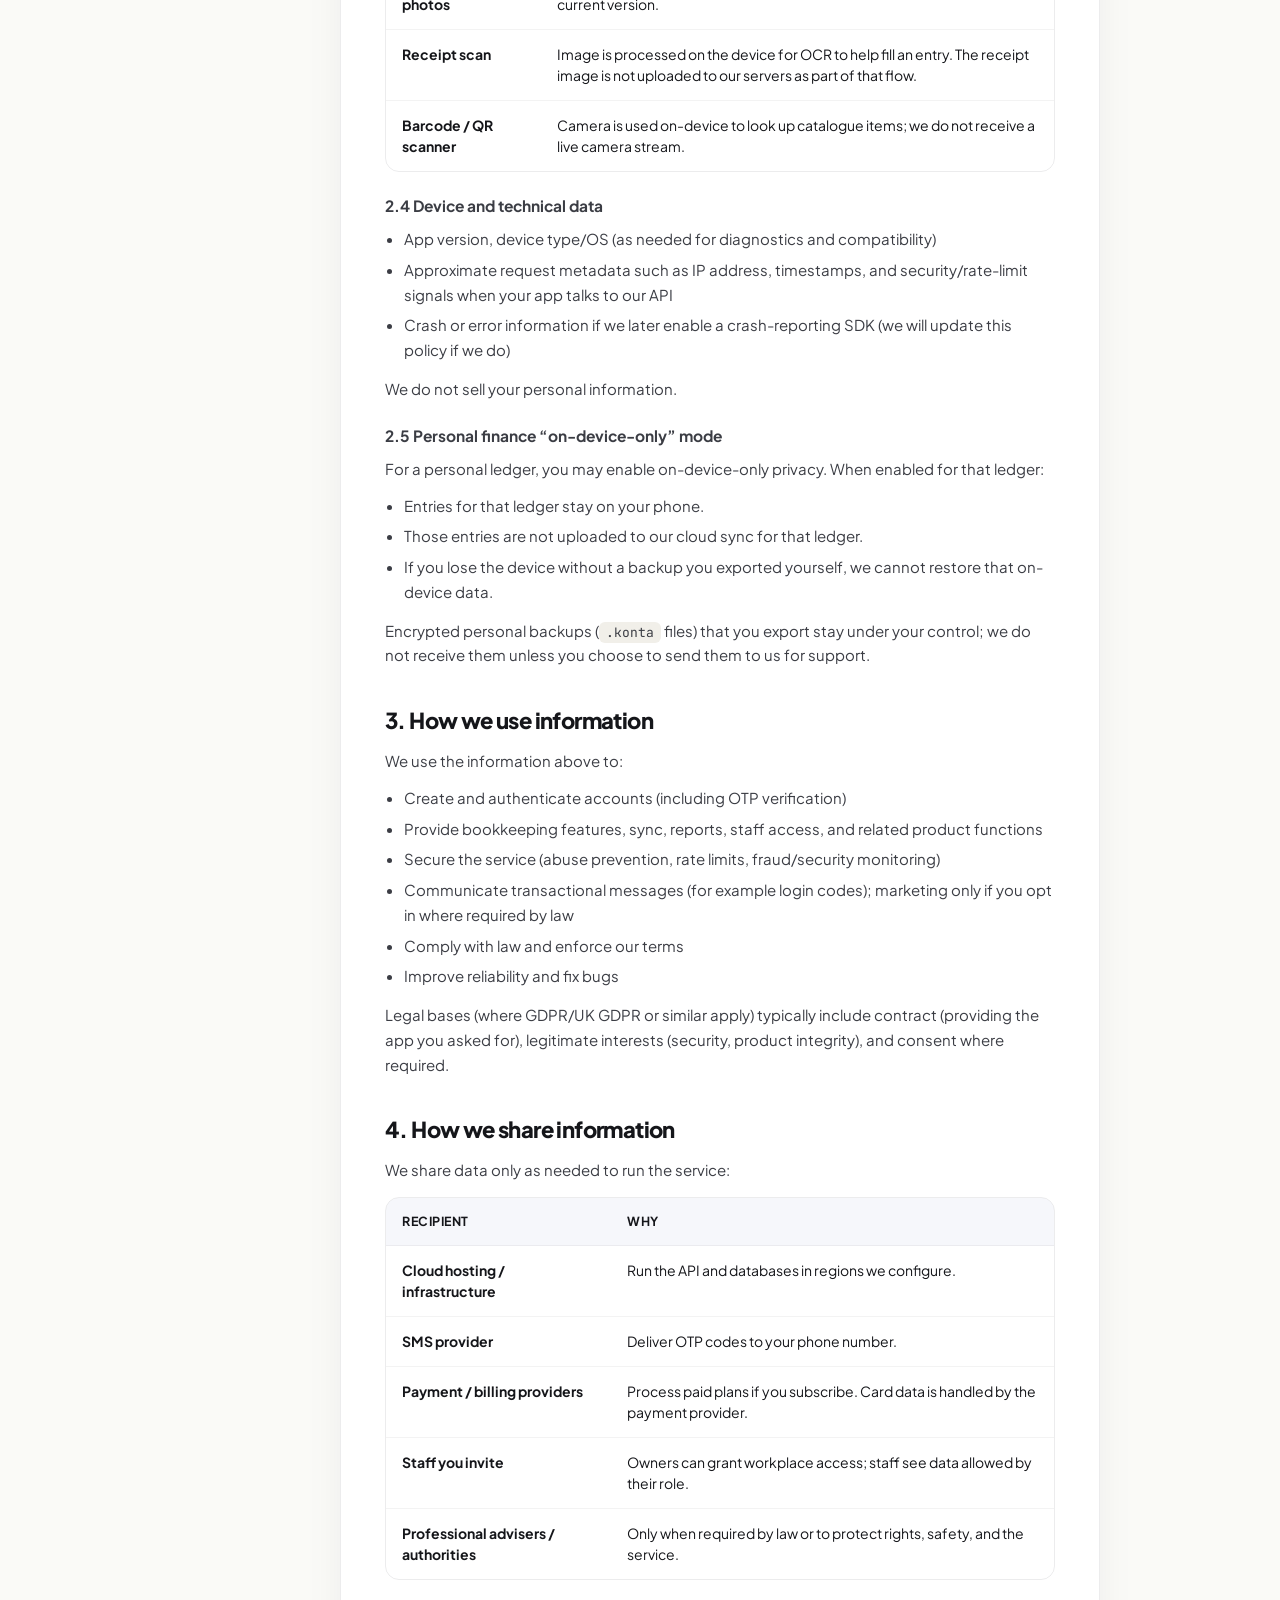
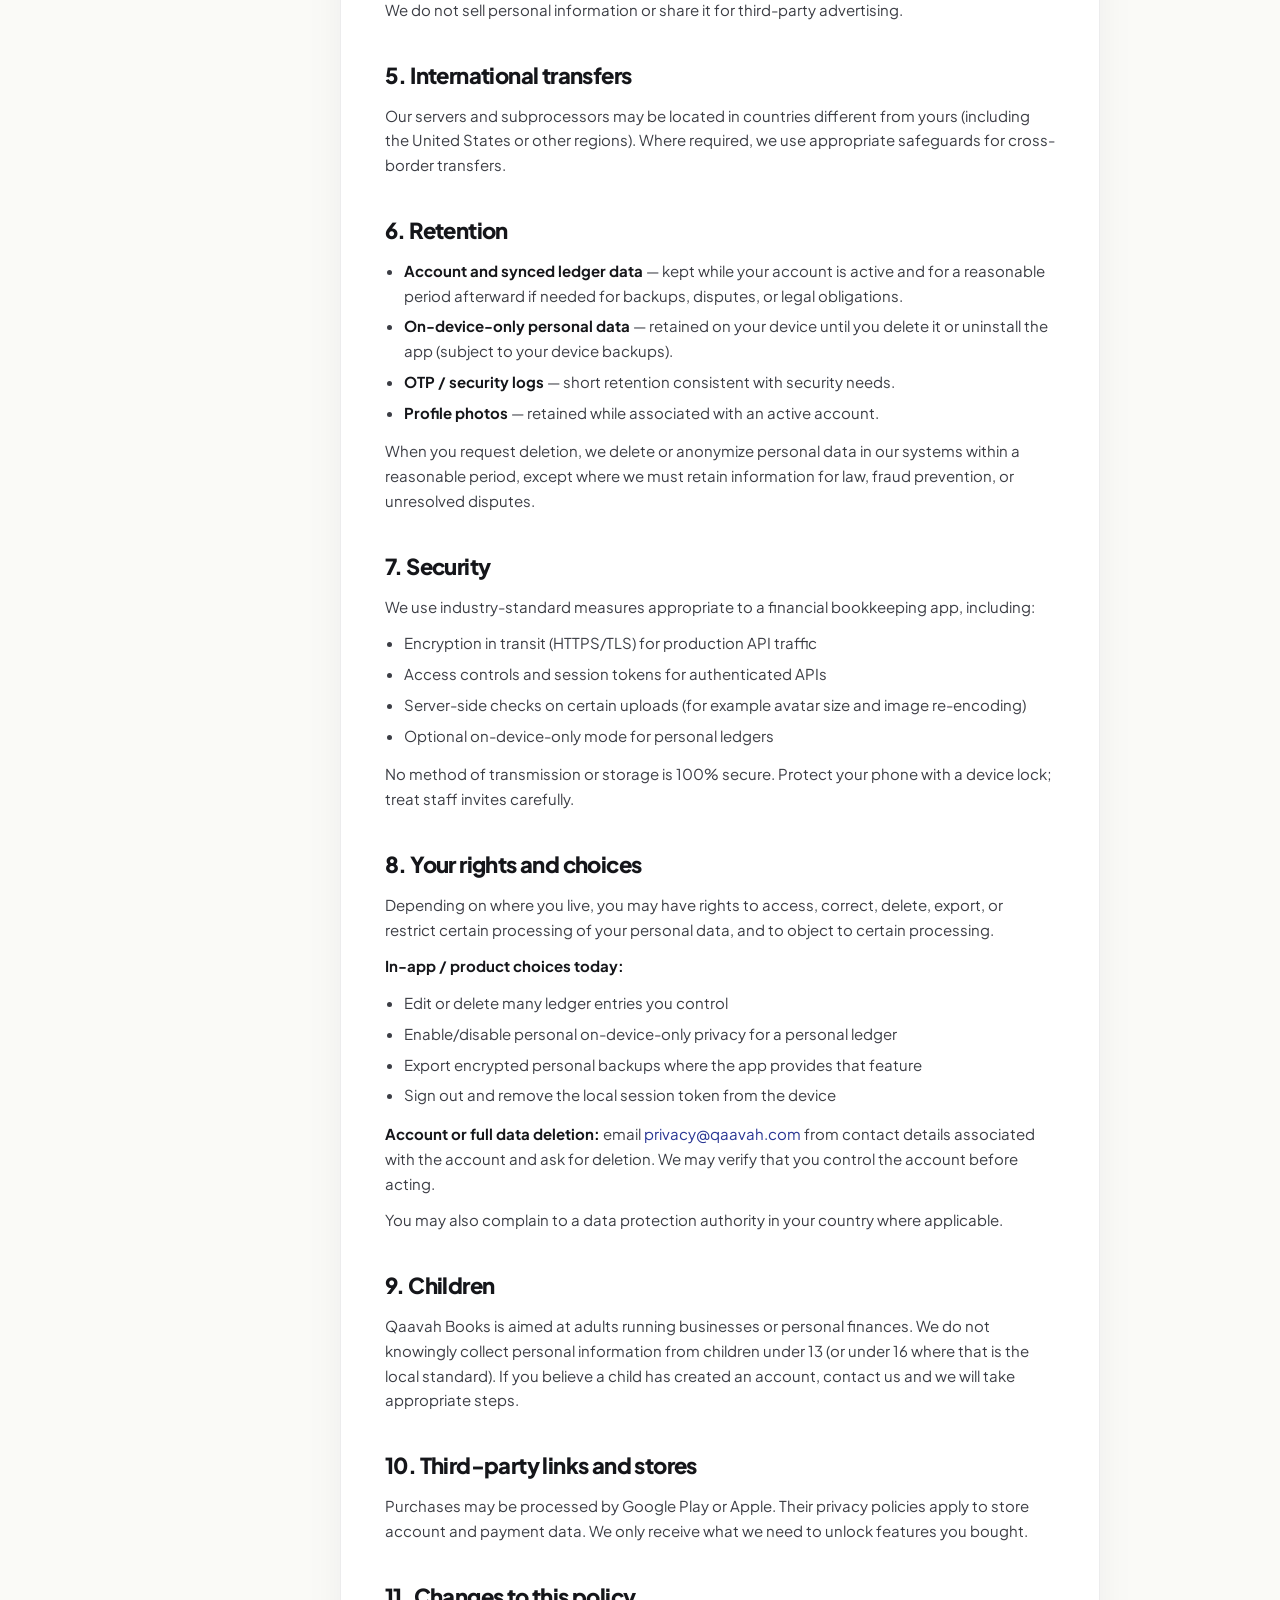
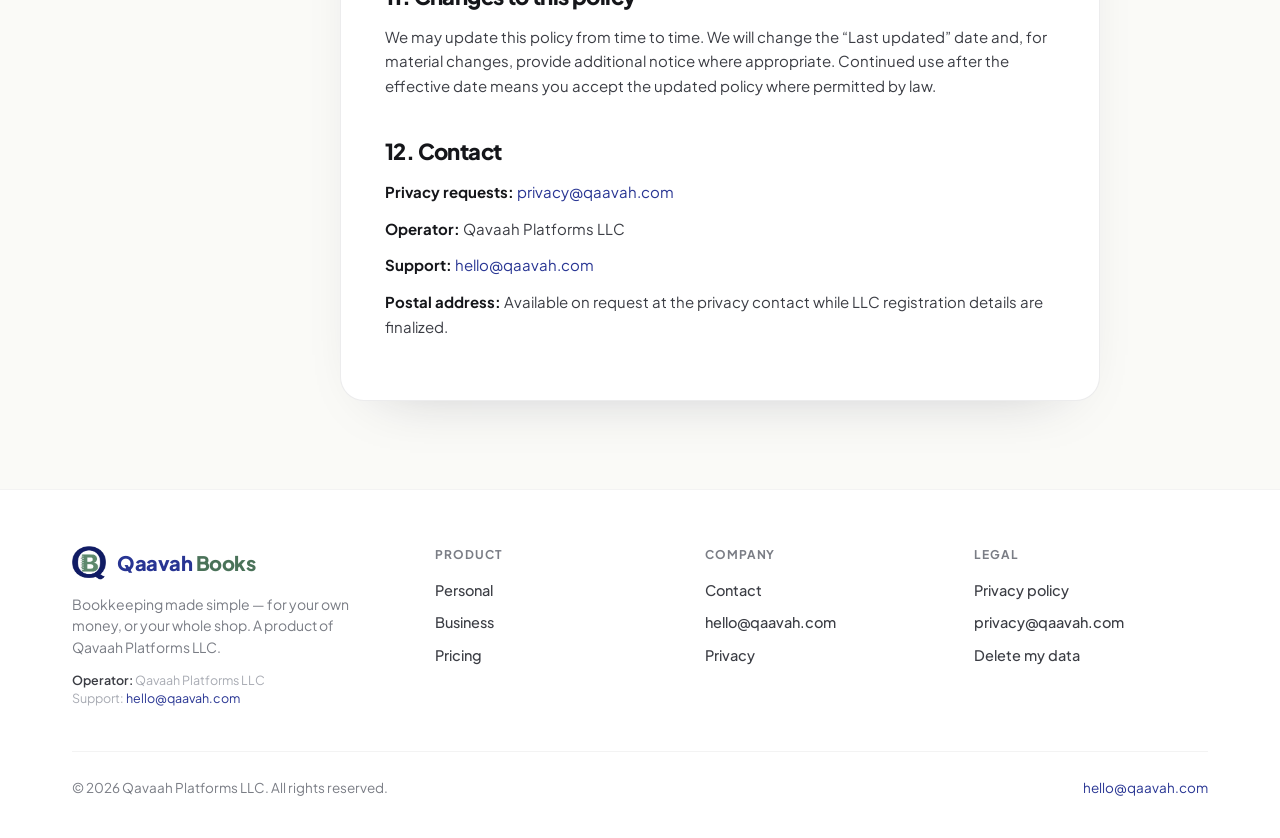
==== commit e948e4b6: "Ship mobile workflow player: cropped phone, dots nav, and swipe cards. Port the handoff layout to Pe" ====
--- a/privacy/index.html
+++ b/privacy/index.html
@@ -352,7 +352,6 @@
         <a href="/">Personal</a>
         <a href="/business.html">Business</a>
         <a href="/#pricing">Pricing</a>
-        <a href="/store-screenshots.html">Store screenshots</a>
       </div>
       <div class="fcol">
         <h4>Company</h4>
